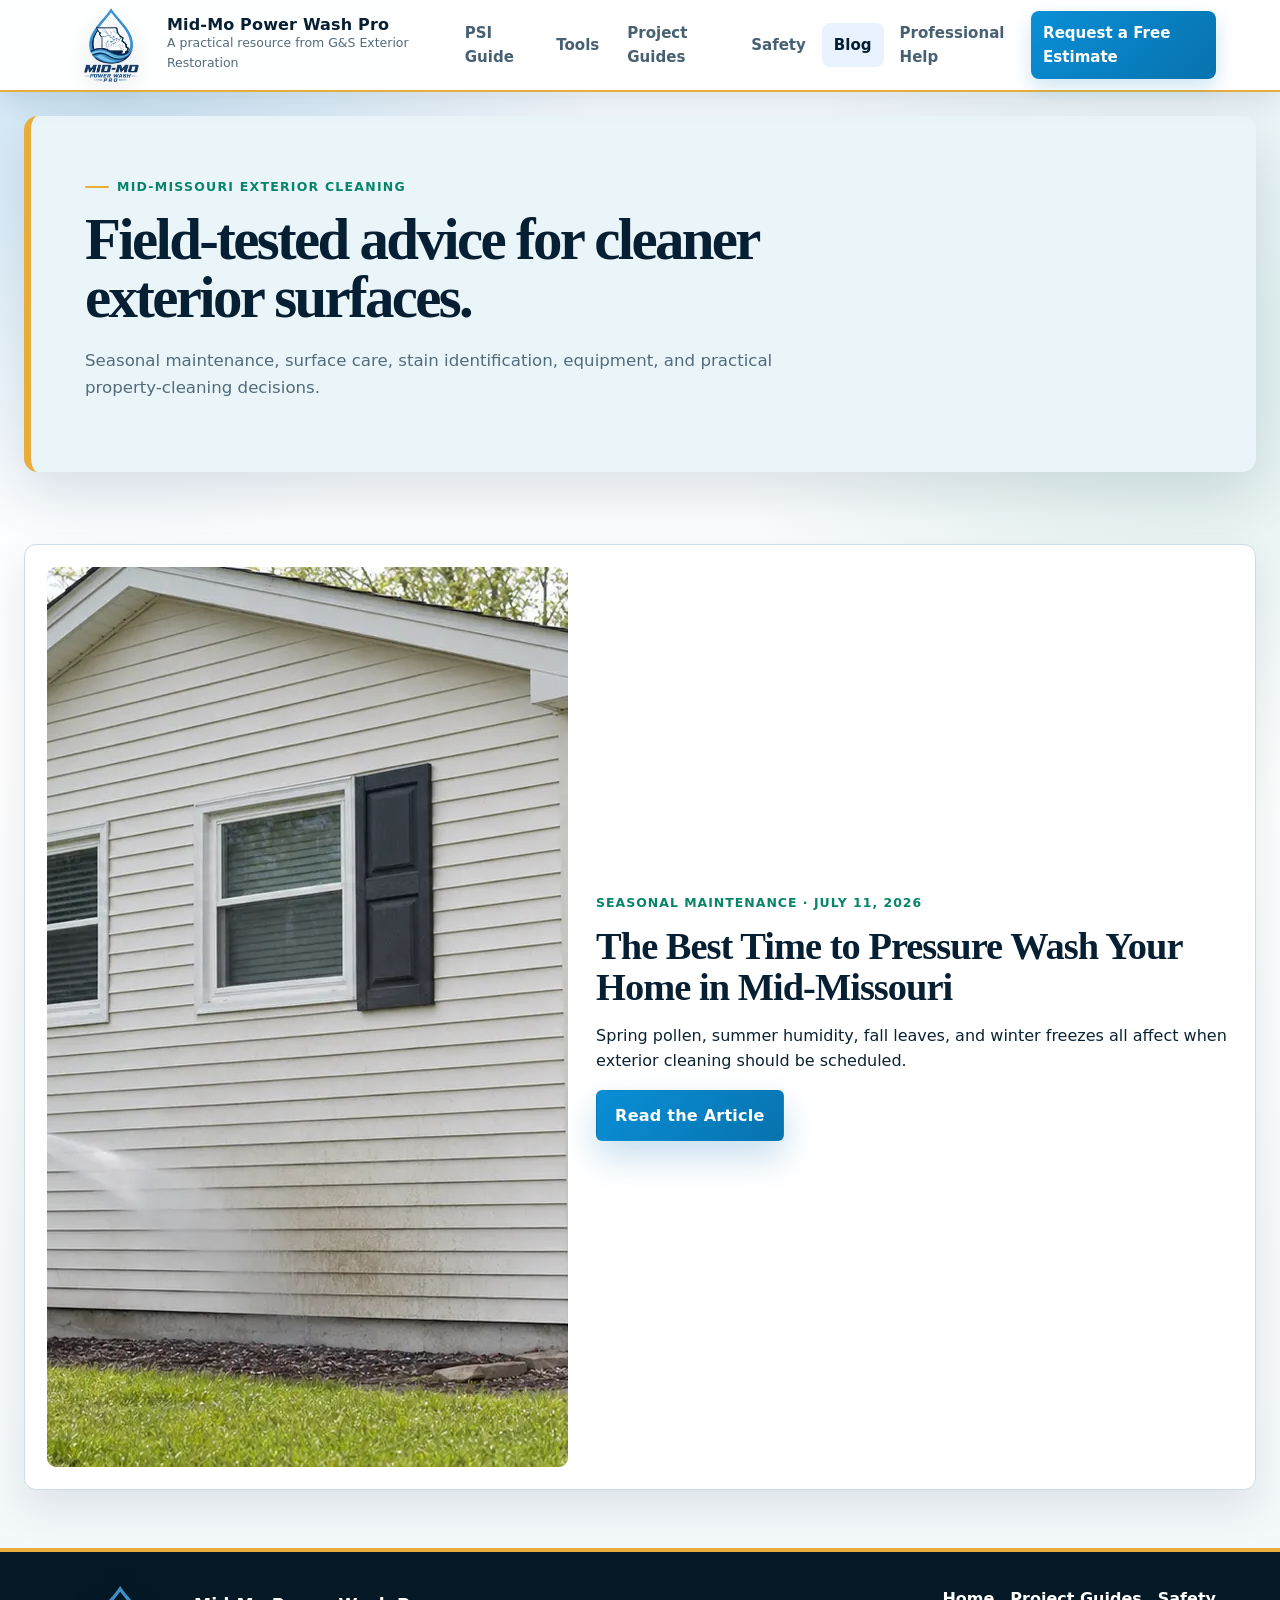
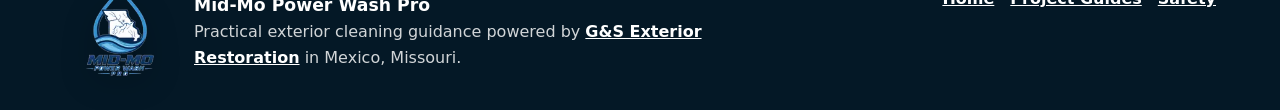
==== blog.html @ ae686cfd "Add blog and first Mid-Missouri article" ====
<!doctype html><html lang="en"><head><meta charset="utf-8"><meta name="viewport" content="width=device-width,initial-scale=1"><title>Mid-Missouri Exterior Cleaning Blog | Mid-Mo Power Wash Pro</title><meta name="description" content="Mid-Missouri exterior cleaning articles covering seasonal house washing, siding care, concrete cleaning, stains, equipment, and property maintenance."><link rel="canonical" href="https://midmopowerwash.com/blog.html"><meta property="og:type" content="website"><meta property="og:site_name" content="Mid-Mo Power Wash Pro"><meta property="og:title" content="Mid-Missouri Exterior Cleaning Blog"><meta property="og:description" content="Seasonal exterior cleaning advice and local property-maintenance articles."><meta property="og:url" content="https://midmopowerwash.com/blog.html"><meta property="og:image" content="https://midmopowerwash.com/assets/blog/best-time-pressure-wash-mid-missouri.webp"><meta name="twitter:card" content="summary_large_image"><link rel="stylesheet" href="assets/styles.css"><link rel="stylesheet" href="assets/premium.css"></head><body><header class="site-header"><a class="brand" href="index.html"><span class="brand-logo" aria-hidden="true"></span><span><strong>Mid-Mo Power Wash Pro</strong><small>A practical resource from G&amp;S Exterior Restoration</small></span></a><button class="nav-toggle" type="button" aria-label="Open site menu" aria-expanded="false">Menu</button><nav class="site-nav" aria-label="Main navigation"><a href="psi-guide.html">PSI Guide</a><a href="tools.html">Tools</a><a href="projects.html">Project Guides</a><a href="safety.html">Safety</a><a class="active" href="blog.html">Blog</a><a href="when-to-call-a-pro.html">Professional Help</a><a class="nav-cta" href="https://gsrestoration.net/" target="_blank" rel="noreferrer">Request a Free Estimate</a></nav></header><main><section class="page-hero compact"><span class="section-kicker">Mid-Missouri exterior cleaning</span><h1>Field-tested advice for cleaner exterior surfaces.</h1><p>Seasonal maintenance, surface care, stain identification, equipment, and practical property-cleaning decisions.</p></section><section class="content-band"><article class="blog-feature"><img src="assets/blog/best-time-pressure-wash-mid-missouri.webp" alt="Professional washing light-colored siding on a Mid-Missouri home in spring" width="1600" height="900"><div><p class="blog-meta">Seasonal maintenance · July 11, 2026</p><h2>The Best Time to Pressure Wash Your Home in Mid-Missouri</h2><p>Spring pollen, summer humidity, fall leaves, and winter freezes all affect when exterior cleaning should be scheduled.</p><a class="button primary" href="blog/best-time-to-pressure-wash-mid-missouri.html">Read the Article</a></div></article></section></main><footer class="site-footer"><div><span class="brand-logo" aria-hidden="true"></span><strong>Mid-Mo Power Wash Pro</strong><p>Practical exterior cleaning guidance powered by <a href="https://gsrestoration.net/">G&amp;S Exterior Restoration</a> in Mexico, Missouri.</p></div><nav><a href="index.html">Home</a><a href="projects.html">Project Guides</a><a href="safety.html">Safety</a></nav></footer><script src="assets/site.js"></script></body></html>
---- assets/styles.css ----
:root{--sky:#e8f4ff;--sky2:#c7ebff;--blue:#0d7ec9;--navy:#0b3856;--ink:#102838;--muted:#617789;--line:#d9e8f0;--gray:#6b7280;--light-gray:#f3f4f6;--green:#237a58;--soft:#eaf7ef;--shadow:0 22px 55px rgba(16,40,56,.12)}*{box-sizing:border-box}html{scroll-behavior:smooth}body{margin:0;color:var(--ink);font-family:Inter,ui-sans-serif,system-ui,-apple-system,BlinkMacSystemFont,"Segoe UI",sans-serif;background:radial-gradient(circle at 14% 8%,rgba(199,235,255,.9),transparent 34rem),linear-gradient(180deg,#f4fbff 0%,#fff 44%,#f7fbfd 100%);line-height:1.6}a{color:inherit}.site-header{position:sticky;top:0;z-index:30;display:flex;align-items:center;justify-content:space-between;gap:28px;padding:14px clamp(18px,5vw,72px);background:rgba(255,255,255,.94);border-bottom:1px solid var(--line);backdrop-filter:blur(18px)}.brand{display:inline-flex;align-items:center;gap:12px;min-width:260px;text-decoration:none}.brand-mark{display:grid;width:44px;height:44px;place-items:center;border-radius:8px;color:#fff;font-weight:900;background:linear-gradient(135deg,var(--blue),var(--green));box-shadow:0 12px 24px rgba(20,121,189,.2)}.brand strong,.brand small{display:block}.brand strong{line-height:1.05}.brand small{color:var(--muted);font-size:.78rem}.site-nav{display:flex;align-items:center;gap:4px}.site-nav a{padding:10px 12px;color:var(--muted);font-weight:750;font-size:.94rem;text-decoration:none;border-radius:8px}.site-nav a:hover,.site-nav a.active{color:var(--navy);background:var(--sky)}.site-nav .nav-cta{color:#fff;background:var(--blue)}.site-nav .nav-cta:hover{color:#fff;background:var(--navy)}.nav-toggle{display:none;border:1px solid var(--line);border-radius:8px;padding:9px 12px;color:var(--navy);background:#fff;font-weight:850}.hero,.page-hero,.content-band,.split-section,.sponsor-band,.cta-strip,.lead-section{width:min(1180px,calc(100% - 36px));margin:0 auto}.hero{display:grid;grid-template-columns:minmax(0,1.02fr) minmax(360px,.82fr);align-items:center;gap:clamp(34px,6vw,76px);min-height:680px;padding:clamp(46px,8vw,92px) 0 clamp(34px,6vw,64px)}.page-hero{padding:clamp(54px,8vw,94px) 0 28px;background-size:cover;background-position:center;background-attachment:fixed}.page-hero > div{background:linear-gradient(180deg,rgba(255,255,255,.95) 0%,rgba(255,255,255,.92) 100%);padding:clamp(54px,8vw,94px) clamp(18px,5vw,72px) 28px;border-radius:8px}.page-hero.compact{padding-bottom:30px}.page-hero.warning{width:100%;max-width:none;padding-left:max(18px,calc((100vw - 1180px)/2));padding-right:max(18px,calc((100vw - 1180px)/2));background:linear-gradient(135deg,#fff8e9,#eff9ff);background-size:auto;background-attachment:scroll}.eyebrow,.section-kicker{display:inline-flex;align-items:center;gap:8px;margin:0 0 14px;color:var(--green);font-size:.78rem;font-weight:900;letter-spacing:0;text-transform:uppercase}.eyebrow:before,.section-kicker:before{content:"";width:24px;height:2px;border-radius:999px;background:currentColor}h1,h2,h3,p{margin-top:0}h1{max-width:800px;margin-bottom:22px;font-size:clamp(2.7rem,6vw,5.35rem);line-height:.98;letter-spacing:0}h2{margin-bottom:14px;font-size:clamp(1.55rem,3vw,2.45rem);line-height:1.08;letter-spacing:0}h3{margin-bottom:9px;font-size:1.08rem;line-height:1.28}.hero-text,.page-hero p,.section-heading p{max-width:720px;color:var(--muted);font-size:1.12rem}.hero-actions{display:flex;flex-wrap:wrap;gap:12px;margin-top:30px}.button{display:inline-flex;align-items:center;justify-content:center;min-height:46px;padding:12px 18px;border:1px solid transparent;border-radius:8px;font-weight:900;text-decoration:none}.button.primary{color:#fff;background:var(--blue);box-shadow:0 16px 34px rgba(20,121,189,.24)}.button.primary:hover{background:var(--navy)}.button.secondary{color:var(--navy);background:#fff;border-color:var(--line)}.button.large{min-height:54px;padding-inline:24px}.text-link{color:var(--blue);font-weight:900;text-decoration-thickness:2px;text-underline-offset:4px}.hero-media{position:relative;min-height:520px;overflow:hidden;border-radius:8px;background:#dcecf5;box-shadow:var(--shadow)}.hero-media img{display:block;width:100%;height:520px;object-fit:cover}.hero-media:after{content:"";position:absolute;inset:0;background:linear-gradient(180deg,transparent 38%,rgba(6,32,48,.72))}.hero-caption{position:absolute;right:18px;bottom:18px;left:18px;z-index:1;display:grid;gap:10px;padding:18px;border:1px solid rgba(255,255,255,.22);border-radius:8px;color:#fff;background:rgba(8,35,52,.72);backdrop-filter:blur(10px)}.hero-caption span{color:rgba(255,255,255,.78);font-size:.94rem}.trust-row{display:grid;grid-template-columns:repeat(3,minmax(0,1fr));gap:10px;max-width:680px;margin-top:28px}.trust-row div{padding:14px;border:1px solid var(--line);border-radius:8px;background:rgba(255,255,255,.78)}.trust-row strong{display:block;color:var(--navy);font-size:1.15rem;line-height:1.1}.trust-row span{color:var(--muted);font-size:.86rem}.sponsor-band,.cta-strip,.lead-section{display:flex;align-items:center;justify-content:space-between;gap:24px;margin-top:20px;margin-bottom:24px;padding:clamp(24px,5vw,38px);border-radius:8px;color:#fff;background:linear-gradient(135deg,var(--navy),#135b83 58%,var(--green))}.sponsor-band p,.cta-strip p,.lead-section p{max-width:720px;margin-bottom:0;color:rgba(255,255,255,.84)}.sponsor-band .section-kicker,.lead-section .section-kicker{color:#bff0d2}.content-band{padding:clamp(42px,7vw,76px) 0}.content-band.alt{width:100%;max-width:none;padding-left:max(18px,calc((100vw - 1180px)/2));padding-right:max(18px,calc((100vw - 1180px)/2));background:linear-gradient(180deg,#f2f9fd,#fff)}.section-heading{max-width:790px;margin-bottom:28px}.card-grid{display:grid;gap:16px}.card-grid.three{grid-template-columns:repeat(3,minmax(0,1fr))}.card-grid.two{grid-template-columns:repeat(2,minmax(0,1fr))}.info-card,.project-card,.decision-grid article{border:1px solid var(--line);border-radius:8px;padding:24px;background:rgba(255,255,255,.9);box-shadow:0 12px 32px rgba(16,40,56,.07)}a.info-card{text-decoration:none}a.info-card:hover{transform:translateY(-2px);box-shadow:0 18px 42px rgba(16,40,56,.11)}.info-card p,.project-card p,.decision-grid p,.tip-panel p,.fine-print{color:var(--muted)}.card-icon{display:inline-grid;width:46px;height:46px;margin-bottom:16px;place-items:center;border-radius:8px;background:var(--sky);position:relative}.card-icon.gauge:before{content:"PSI";color:var(--blue);font-weight:900}.card-icon.nozzle:before{content:"";width:25px;height:8px;border-radius:999px;background:var(--blue);transform:rotate(-25deg)}.card-icon.checklist:before{content:"";width:18px;height:10px;border-left:4px solid var(--green);border-bottom:4px solid var(--green);transform:rotate(-45deg)}.card-icon.surface:before{content:"";width:28px;height:18px;border-radius:50%;border:4px solid var(--blue)}.quick-matrix{display:grid;grid-template-columns:repeat(4,minmax(0,1fr));gap:12px;margin-top:24px}.quick-matrix div{padding:18px;border:1px solid var(--line);border-radius:8px;background:#fff}.quick-matrix strong{display:block;color:var(--navy)}.quick-matrix span{color:var(--muted);font-size:.92rem}.split-section{display:grid;grid-template-columns:minmax(0,1fr) minmax(320px,.8fr);gap:28px;align-items:center;padding:clamp(42px,7vw,76px) 0}.tip-panel{border:1px solid #cae8d7;border-left:6px solid var(--green);border-radius:8px;padding:26px;background:var(--soft)}.check-list,.number-list{margin:0 0 22px;padding-left:20px}.check-list li,.number-list li{margin:8px 0}.table-tools{display:flex;align-items:end;justify-content:space-between;gap:16px;margin-bottom:18px}.table-tools label{color:var(--navy);font-weight:900}.table-tools input{width:min(100%,360px);border:1px solid var(--line);border-radius:8px;padding:12px 14px;color:var(--ink);font:inherit;background:#fff}.responsive-table{overflow-x:auto;border:1px solid var(--line);border-radius:8px;background:#fff;box-shadow:0 12px 30px rgba(16,40,56,.07)}table{width:100%;min-width:780px;border-collapse:collapse}th,td{padding:16px;text-align:left;border-bottom:1px solid var(--line);vertical-align:top}th{color:var(--navy);background:var(--sky)}tr:last-child td{border-bottom:0}.fine-print{margin-top:14px;font-size:.93rem}.nozzle-dot{display:inline-block;width:30px;height:30px;margin-bottom:12px;border-radius:50%;border:3px solid rgba(16,40,56,.12)}.nozzle-dot.red{background:#e45252}.nozzle-dot.yellow{background:#f1c84b}.nozzle-dot.green{background:#45aa6a}.nozzle-dot.white{background:#fff}.nozzle-dot.black{background:#1f2f3a}.steps,.danger-grid,.decision-grid{display:grid;gap:16px}.steps{grid-template-columns:repeat(5,minmax(0,1fr))}.steps div,.danger-grid div{border:1px solid var(--line);border-radius:8px;padding:18px;background:#fff}.steps strong{display:grid;width:34px;height:34px;place-items:center;margin-bottom:12px;border-radius:50%;color:#fff;background:var(--green)}.project-list{display:grid;gap:16px}.project-card{display:grid;grid-template-columns:96px minmax(0,1fr);align-items:center;gap:22px}.project-meter{width:96px;height:96px;border-radius:8px;background:linear-gradient(135deg,var(--sky2),var(--green));position:relative;overflow:hidden}.project-meter:before{content:"";position:absolute;inset:20px 14px;border-top:8px solid rgba(255,255,255,.94);transform:rotate(-22deg)}.project-meter.concrete{background:linear-gradient(135deg,#e4ebef,#7e8d98)}.project-meter.siding{background:repeating-linear-gradient(180deg,#e0f5ff 0 13px,#b7def3 13px 18px)}.project-meter.deck{background:repeating-linear-gradient(90deg,#bb7d4a 0 14px,#8d5b38 14px 19px)}.project-meter.brick{background:repeating-linear-gradient(0deg,#be624c 0 18px,#f0d3c9 18px 22px)}.danger-grid{grid-template-columns:repeat(3,minmax(0,1fr))}.danger-grid strong{color:#8f301e}.decision-grid{grid-template-columns:repeat(2,minmax(0,1fr))}.lead-section{background:linear-gradient(135deg,var(--navy),#175f7d 56%,var(--green))}.site-footer{display:flex;justify-content:space-between;gap:28px;padding:34px clamp(18px,5vw,72px);color:rgba(255,255,255,.82);background:#0d2b3d}.site-footer strong{color:#fff}.site-footer p{max-width:520px;margin-bottom:0}.site-footer nav{display:flex;flex-wrap:wrap;gap:10px 16px;justify-content:flex-end}.site-footer a{color:#fff;font-weight:800}@media(max-width:980px){.site-header{align-items:flex-start}.nav-toggle{display:inline-flex}.site-nav{position:absolute;top:72px;right:18px;left:18px;display:none;flex-direction:column;align-items:stretch;padding:14px;border:1px solid var(--line);border-radius:8px;background:#fff;box-shadow:var(--shadow)}.site-nav.open{display:flex}.hero,.split-section,.sponsor-band,.cta-strip,.lead-section,.site-footer{grid-template-columns:1fr;flex-direction:column;align-items:flex-start}.hero{min-height:0}.hero-media,.hero-media img{width:100%;min-height:420px;height:420px}.card-grid.three,.steps,.danger-grid,.quick-matrix{grid-template-columns:repeat(2,minmax(0,1fr))}.site-footer nav{justify-content:flex-start}}@media(max-width:640px){.brand{min-width:0}.brand small{display:none}.hero-actions,.button{width:100%}h1{font-size:clamp(2.35rem,13vw,3.6rem)}.hero-media,.hero-media img{min-height:340px;height:340px}.trust-row,.card-grid.three,.card-grid.two,.steps,.danger-grid,.decision-grid,.project-card,.quick-matrix{grid-template-columns:1fr}.project-meter{width:100%;height:70px}.table-tools{align-items:stretch;flex-direction:column}.table-tools input{width:100%}}
---- assets/premium.css ----
:root{--sky:#e8f3ff;--sky2:#a9d9ff;--blue:#087cc1;--navy:#061f33;--ink:#0b2233;--muted:#536b7b;--line:#cbdde8;--green:#07846a;--gold:#e7ae3b;--gold-soft:#fff3cf;--soft:#e4f7f2;--shadow:0 28px 70px rgba(4,31,51,.18)}
body{background:radial-gradient(circle at 9% 4%,rgba(8,124,193,.18),transparent 30rem),radial-gradient(circle at 92% 22%,rgba(7,132,106,.12),transparent 28rem),linear-gradient(180deg,#f4faff 0%,#fff 43%,#f1f7fa 100%)}
.site-header{padding-top:12px;padding-bottom:12px;color:#fff;background:rgba(6,31,51,.97);border-bottom:3px solid var(--gold);box-shadow:0 12px 34px rgba(4,24,39,.22)}
.brand strong{color:#fff;letter-spacing:.01em}.brand small{color:#9fc2d6}.site-nav a{color:#c8dce8}.site-nav a:hover,.site-nav a.active{color:#fff;background:rgba(255,255,255,.1)}.site-nav .nav-cta{color:var(--navy);background:var(--gold);box-shadow:0 10px 26px rgba(231,174,59,.24)}.site-nav .nav-cta:hover{color:var(--navy);background:#f5c967}.nav-toggle{color:#fff;background:rgba(255,255,255,.08);border-color:rgba(255,255,255,.2)}
h1,h2{color:var(--navy);font-family:Georgia,"Times New Roman",serif}h1{letter-spacing:-.045em}h2{letter-spacing:-.025em}h3{color:var(--navy)}
.hero{position:relative;margin-top:30px;margin-bottom:30px;padding:clamp(42px,6vw,76px);overflow:hidden;border:1px solid rgba(255,255,255,.12);border-radius:18px;color:#fff;background:linear-gradient(115deg,rgba(6,31,51,.99),rgba(7,74,103,.95) 62%,rgba(7,132,106,.9));box-shadow:0 34px 90px rgba(4,31,51,.25)}
.hero::before{content:"";position:absolute;width:380px;height:380px;right:-160px;top:-190px;border:70px solid rgba(231,174,59,.13);border-radius:50%}.hero-copy,.hero-media{position:relative;z-index:1}.hero h1{color:#fff}.hero-text{color:#c9dce6}.hero .eyebrow{color:#f4c760}.hero-media{border:1px solid rgba(255,255,255,.22);border-radius:14px}
.eyebrow,.section-kicker{color:var(--green);letter-spacing:.1em}.eyebrow::before,.section-kicker::before{background:var(--gold)}
.button{border-radius:6px;letter-spacing:.015em}.button.primary{background:linear-gradient(135deg,#098fd7,#0872ad)}.button.primary:hover{background:linear-gradient(135deg,#0872ad,#05517d)}.hero .button.primary{color:var(--navy);background:var(--gold);box-shadow:0 14px 36px rgba(231,174,59,.24)}.hero .button.primary:hover{background:#f5c967}.hero .button.secondary{color:#fff;background:rgba(255,255,255,.09);border-color:rgba(255,255,255,.3)}
.trust-row div,.quick-matrix div,.info-card,.project-card,.decision-grid article,.steps div,.danger-grid div{border-color:rgba(9,93,138,.17);border-radius:10px;background:rgba(255,255,255,.94);box-shadow:0 16px 38px rgba(6,31,51,.09)}.hero .trust-row div{background:rgba(255,255,255,.08);border-color:rgba(255,255,255,.16);box-shadow:none}.hero .trust-row strong{color:#fff}.hero .trust-row span{color:#bcd2de}
.quick-matrix{gap:0;overflow:hidden;border:1px solid var(--line);border-radius:12px;box-shadow:0 18px 44px rgba(6,31,51,.1)}.quick-matrix div{border:0;border-right:1px solid var(--line);border-radius:0;box-shadow:none}.quick-matrix div:last-child{border-right:0}.quick-matrix strong{color:var(--blue)}
.info-card{position:relative;overflow:hidden;transition:transform .2s ease,box-shadow .2s ease}.info-card::after{content:"";position:absolute;inset:auto 0 0;height:4px;background:linear-gradient(90deg,var(--blue),var(--green),var(--gold))}a.info-card:hover{transform:translateY(-5px);box-shadow:0 24px 54px rgba(6,31,51,.15)}.card-icon{background:linear-gradient(135deg,#d9efff,var(--gold-soft))}
.sponsor-band,.cta-strip,.lead-section{border:1px solid rgba(255,255,255,.12);border-radius:14px;background:linear-gradient(120deg,#061f33,#0a5279 60%,#07846a);box-shadow:var(--shadow)}.sponsor-band h2,.cta-strip h2,.lead-section h2{color:#fff}.sponsor-band .section-kicker,.lead-section .section-kicker{color:#f4c760}
.page-hero.compact{margin-top:30px;margin-bottom:18px;padding:clamp(42px,6vw,72px);border-left:7px solid var(--gold);border-radius:14px;background-color:#eaf5fa;box-shadow:0 22px 56px rgba(6,31,51,.12)}.page-hero.compact>div{border-radius:10px}.responsive-table{border-color:#b8d1df;box-shadow:0 20px 50px rgba(6,31,51,.12)}th{color:#fff;background:var(--navy)}.tip-panel{border-color:#97d9ca;border-left-color:var(--gold);background:linear-gradient(135deg,#f2fffb,#fff8e6)}.text-link{color:#076da8}.site-footer{border-top:4px solid var(--gold);background:#041826}
@media(max-width:980px){.site-nav{background:#061f33;border-color:rgba(255,255,255,.14)}.hero{padding:34px}.quick-matrix{grid-template-columns:repeat(2,minmax(0,1fr))}.quick-matrix div:nth-child(2){border-right:0}.quick-matrix div:nth-child(-n+2){border-bottom:1px solid var(--line)}}
@media(max-width:640px){.hero{margin-top:18px;padding:26px 20px;border-radius:12px}.page-hero.compact{margin-top:18px;padding:32px 22px}.quick-matrix{grid-template-columns:1fr}.quick-matrix div{border-right:0;border-bottom:1px solid var(--line)}.quick-matrix div:last-child{border-bottom:0}}

/* Balanced layout scale */
.hero,.page-hero,.content-band,.split-section,.sponsor-band,.cta-strip,.lead-section,.quick-matrix{width:min(1320px,calc(100% - 48px));margin-left:auto;margin-right:auto}
.hero{min-height:560px;grid-template-columns:minmax(0,1fr) minmax(340px,.72fr);gap:clamp(28px,4vw,54px);padding:clamp(34px,4.5vw,58px);margin-top:24px;margin-bottom:24px}
.hero h1{max-width:720px;font-size:clamp(2.45rem,4.6vw,4.55rem);line-height:1.01}.hero-text,.page-hero p,.section-heading p{font-size:1.04rem}.hero-media,.hero-media img{height:440px;min-height:440px}.hero-caption{padding:14px}.hero-actions{margin-top:22px}.trust-row{margin-top:22px}.trust-row div{padding:12px}.trust-row strong{font-size:1rem}.trust-row span{font-size:.82rem}
.content-band{padding:clamp(34px,5vw,58px) 0}.split-section{padding:clamp(34px,5vw,58px) 0}.section-heading{margin-bottom:22px}.section-heading h2{font-size:clamp(1.5rem,2.5vw,2.15rem)}
.info-card,.project-card,.decision-grid article{padding:20px}.card-icon{width:40px;height:40px;margin-bottom:13px}.quick-matrix div{padding:15px}.quick-matrix{margin-top:18px}
.sponsor-band,.cta-strip,.lead-section{padding:clamp(22px,3.4vw,32px);margin-top:18px;margin-bottom:20px}.sponsor-band h2,.cta-strip h2,.lead-section h2{font-size:clamp(1.45rem,2.5vw,2.05rem)}
.page-hero.compact{padding:clamp(34px,4.5vw,54px);margin-top:24px;margin-bottom:14px}.page-hero.compact h1{font-size:clamp(2.35rem,4.6vw,4.4rem)}
.steps div,.danger-grid div{padding:15px}.tip-panel{padding:22px}.responsive-table{font-size:.95rem}th,td{padding:13px}

@media(max-width:980px){.hero,.page-hero,.content-band,.split-section,.sponsor-band,.cta-strip,.lead-section,.quick-matrix{width:min(100% - 36px,1320px)}.hero{min-height:0;grid-template-columns:1fr;padding:30px}.hero-media,.hero-media img{height:380px;min-height:380px}}
@media(max-width:640px){.hero,.page-hero,.content-band,.split-section,.sponsor-band,.cta-strip,.lead-section,.quick-matrix{width:calc(100% - 28px)}.hero{padding:24px 18px}.hero h1{font-size:clamp(2.15rem,11vw,3rem)}.hero-media,.hero-media img{height:300px;min-height:300px}.page-hero.compact{padding:28px 20px}.page-hero.compact h1{font-size:clamp(2.1rem,11vw,3rem)}.info-card,.project-card,.decision-grid article{padding:18px}}

/* Light navigation and compact brand lockup */
.site-header{min-height:72px;padding-top:8px;padding-bottom:8px;color:var(--ink);background:rgba(255,255,255,.97);border-bottom:2px solid var(--gold);box-shadow:0 8px 24px rgba(6,31,51,.11)}
.brand{gap:9px}.brand strong{color:var(--navy)}.brand small{color:var(--muted)}.site-nav a{color:#476172}.site-nav a:hover,.site-nav a.active{color:var(--navy);background:var(--sky)}.site-nav .nav-cta{color:#fff;background:linear-gradient(135deg,#098fd7,#0872ad);box-shadow:0 8px 20px rgba(8,124,193,.2)}.site-nav .nav-cta:hover{color:#fff;background:var(--navy)}.nav-toggle{color:var(--navy);background:#fff;border-color:var(--line)}
.brand-logo,.brand-mark{width:66px!important;height:54px!important;filter:drop-shadow(0 6px 12px rgba(6,31,51,.12))!important}
@media(max-width:980px){.site-nav{top:70px;background:#fff;border-color:var(--line)}.site-nav a{color:#476172}}
@media(max-width:640px){.brand-logo,.brand-mark{width:54px!important;height:44px!important}.site-header{min-height:62px}.site-nav{top:62px}}

/* Stronger brand presence */
.site-header{min-height:88px}.site-header .brand-logo,.site-header .brand-mark{width:94px!important;height:74px!important}.site-footer>div{display:grid;grid-template-columns:112px minmax(0,1fr);column-gap:18px;align-items:center;max-width:650px}.site-footer .brand-logo{grid-row:1/3;width:112px!important;height:90px!important;filter:drop-shadow(0 8px 16px rgba(0,0,0,.24))!important}.site-footer strong{align-self:end;font-size:1.08rem}.site-footer p{align-self:start}
@media(max-width:980px){.site-nav{top:86px}}
@media(max-width:640px){.site-header{min-height:70px}.site-header .brand-logo,.site-header .brand-mark{width:72px!important;height:56px!important}.site-nav{top:70px}.site-footer>div{grid-template-columns:86px minmax(0,1fr);column-gap:14px}.site-footer .brand-logo{width:86px!important;height:70px!important}}

/* Blog */
.blog-feature{display:grid;grid-template-columns:minmax(0,.9fr) minmax(0,1.1fr);gap:28px;align-items:center;padding:22px;border:1px solid var(--line);border-radius:12px;background:#fff;box-shadow:0 18px 44px rgba(6,31,51,.1)}.blog-feature img{display:block;width:100%;aspect-ratio:16/9;border-radius:9px;object-fit:cover}.blog-meta{color:var(--green);font-size:.78rem;font-weight:900;letter-spacing:.08em;text-transform:uppercase}.article-shell{width:min(920px,calc(100% - 40px));margin:0 auto;padding:42px 0 68px}.article-hero{width:min(1320px,calc(100% - 48px));margin:24px auto 0}.article-hero img{display:block;width:100%;max-height:620px;border-radius:14px;object-fit:cover;box-shadow:var(--shadow)}.article-header{margin-bottom:30px}.article-header h1{font-size:clamp(2.5rem,5vw,4.8rem)}.article-byline{color:var(--muted)}.article-body{font-size:1.06rem}.article-body h2{margin-top:42px}.article-body h3{margin-top:28px}.article-body li{margin:7px 0}.article-image{margin:36px 0}.article-image img{display:block;width:100%;border-radius:10px}.article-image figcaption{margin-top:9px;color:var(--muted);font-size:.86rem}.article-cta{margin-top:44px;padding:28px;border-left:6px solid var(--gold);border-radius:10px;color:#fff;background:linear-gradient(120deg,var(--navy),#0a5279)}.article-cta h2{margin-top:0;color:#fff}.article-cta a{color:#fff}
@media(max-width:780px){.blog-feature{grid-template-columns:1fr}.article-shell{width:calc(100% - 30px)}.article-hero{width:calc(100% - 28px)}}
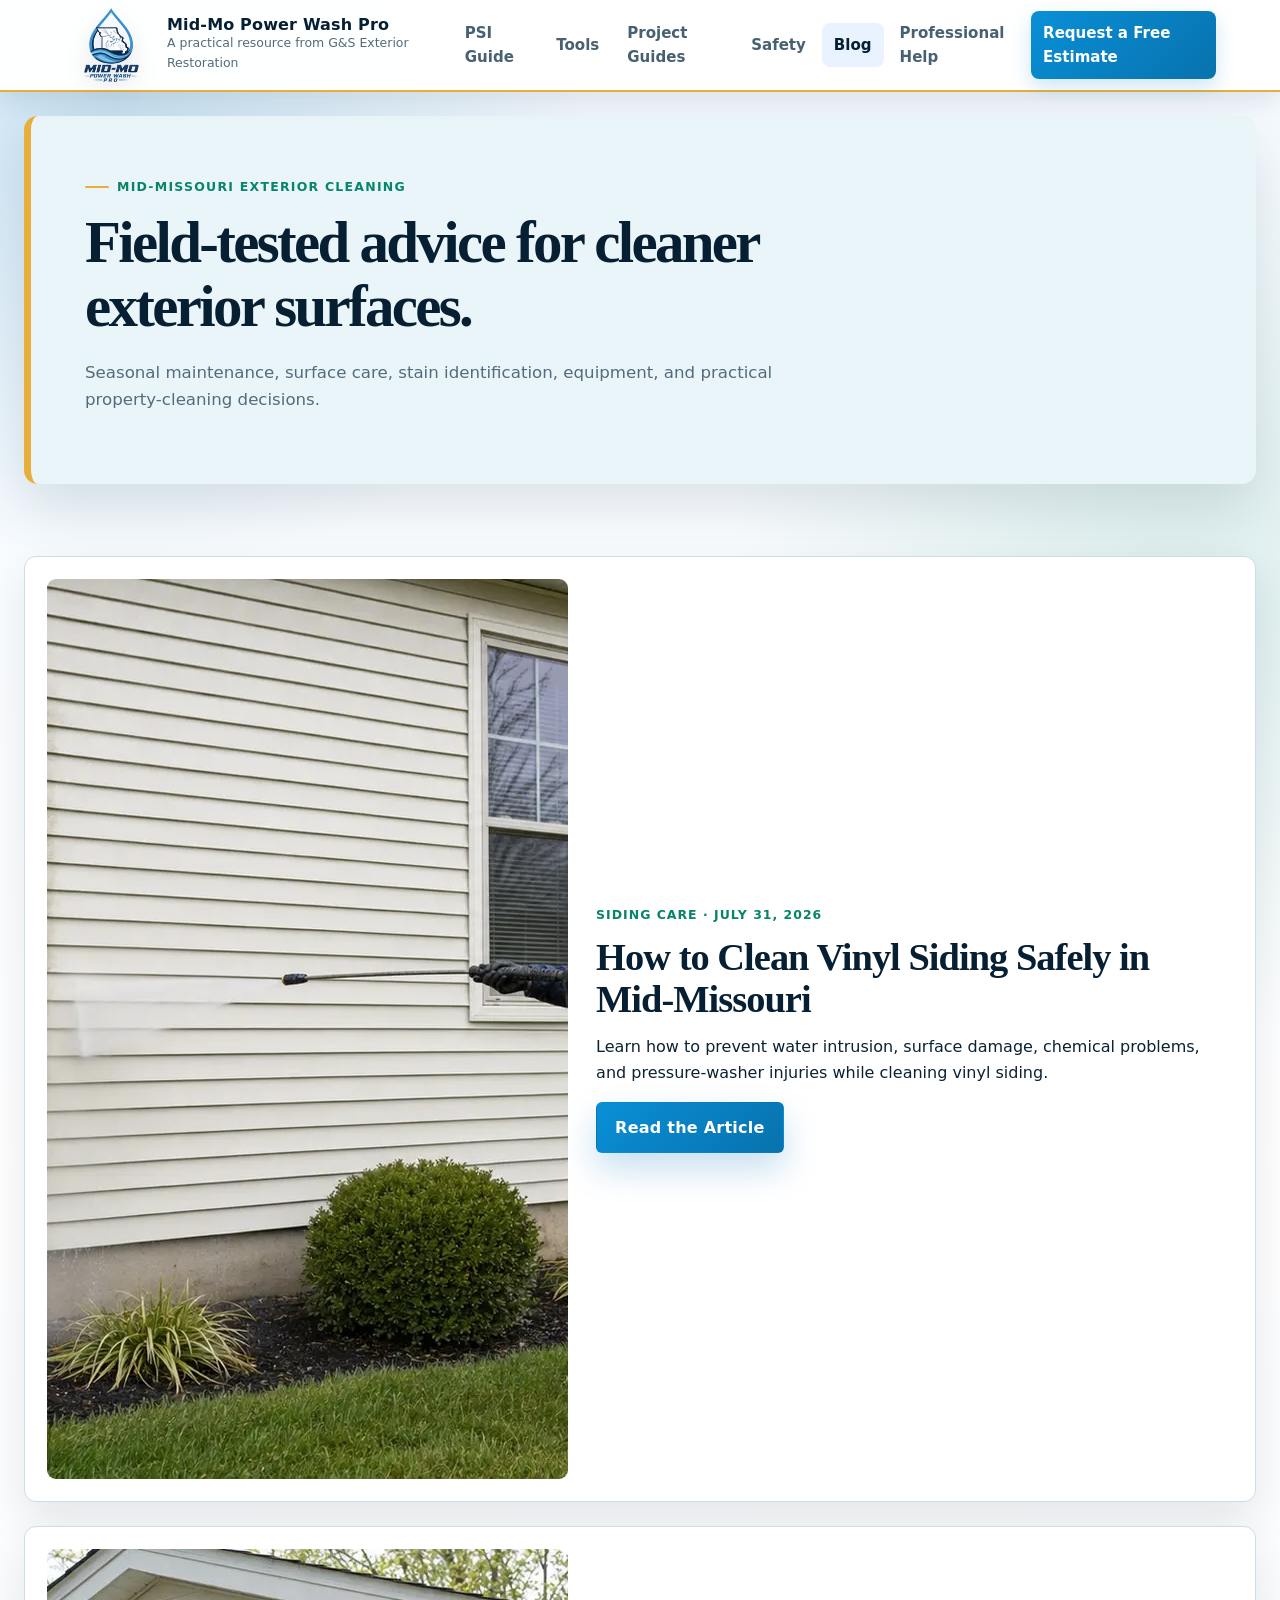
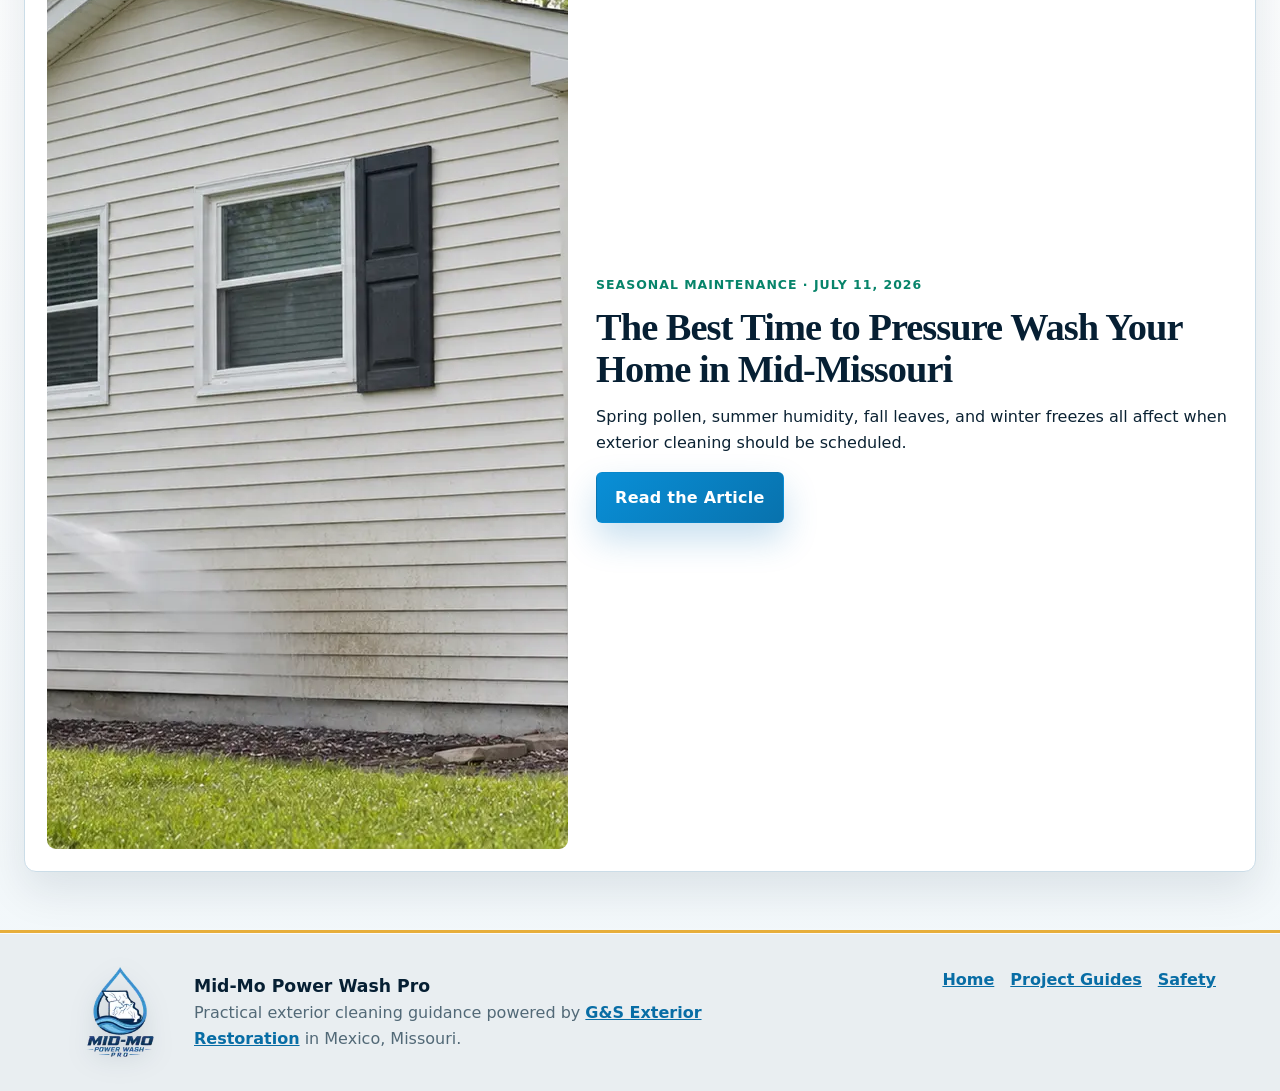
==== commit 493ce8a3: "Publish vinyl siding safety guide" ====
--- a/blog.html
+++ b/blog.html
@@ -1 +1,45 @@
-<!doctype html><html lang="en"><head><meta charset="utf-8"><meta name="viewport" content="width=device-width,initial-scale=1"><title>Mid-Missouri Exterior Cleaning Blog | Mid-Mo Power Wash Pro</title><meta name="description" content="Mid-Missouri exterior cleaning articles covering seasonal house washing, siding care, concrete cleaning, stains, equipment, and property maintenance."><link rel="canonical" href="https://midmopowerwash.com/blog.html"><meta property="og:type" content="website"><meta property="og:site_name" content="Mid-Mo Power Wash Pro"><meta property="og:title" content="Mid-Missouri Exterior Cleaning Blog"><meta property="og:description" content="Seasonal exterior cleaning advice and local property-maintenance articles."><meta property="og:url" content="https://midmopowerwash.com/blog.html"><meta property="og:image" content="https://midmopowerwash.com/assets/blog/best-time-pressure-wash-mid-missouri.webp"><meta name="twitter:card" content="summary_large_image"><link rel="stylesheet" href="assets/styles.css"><link rel="stylesheet" href="assets/premium.css"></head><body><header class="site-header"><a class="brand" href="index.html"><span class="brand-logo" aria-hidden="true"></span><span><strong>Mid-Mo Power Wash Pro</strong><small>A practical resource from G&amp;S Exterior Restoration</small></span></a><button class="nav-toggle" type="button" aria-label="Open site menu" aria-expanded="false">Menu</button><nav class="site-nav" aria-label="Main navigation"><a href="psi-guide.html">PSI Guide</a><a href="tools.html">Tools</a><a href="projects.html">Project Guides</a><a href="safety.html">Safety</a><a class="active" href="blog.html">Blog</a><a href="when-to-call-a-pro.html">Professional Help</a><a class="nav-cta" href="https://gsrestoration.net/" target="_blank" rel="noreferrer">Request a Free Estimate</a></nav></header><main><section class="page-hero compact"><span class="section-kicker">Mid-Missouri exterior cleaning</span><h1>Field-tested advice for cleaner exterior surfaces.</h1><p>Seasonal maintenance, surface care, stain identification, equipment, and practical property-cleaning decisions.</p></section><section class="content-band"><article class="blog-feature"><img src="assets/blog/best-time-pressure-wash-mid-missouri.webp" alt="Professional washing light-colored siding on a Mid-Missouri home in spring" width="1600" height="900"><div><p class="blog-meta">Seasonal maintenance · July 11, 2026</p><h2>The Best Time to Pressure Wash Your Home in Mid-Missouri</h2><p>Spring pollen, summer humidity, fall leaves, and winter freezes all affect when exterior cleaning should be scheduled.</p><a class="button primary" href="blog/best-time-to-pressure-wash-mid-missouri.html">Read the Article</a></div></article></section></main><footer class="site-footer"><div><span class="brand-logo" aria-hidden="true"></span><strong>Mid-Mo Power Wash Pro</strong><p>Practical exterior cleaning guidance powered by <a href="https://gsrestoration.net/">G&amp;S Exterior Restoration</a> in Mexico, Missouri.</p></div><nav><a href="index.html">Home</a><a href="projects.html">Project Guides</a><a href="safety.html">Safety</a></nav></footer><script src="assets/site.js"></script></body></html>
+<!doctype html>
+<html lang="en">
+<head>
+  <meta charset="utf-8">
+  <meta name="viewport" content="width=device-width,initial-scale=1">
+  <title>Mid-Missouri Exterior Cleaning Blog | Mid-Mo Power Wash Pro</title>
+  <meta name="description" content="Mid-Missouri exterior cleaning articles covering seasonal house washing, siding care, concrete cleaning, stains, equipment, and property maintenance.">
+  <link rel="canonical" href="https://midmopowerwash.com/blog.html">
+  <meta property="og:type" content="website">
+  <meta property="og:site_name" content="Mid-Mo Power Wash Pro">
+  <meta property="og:title" content="Mid-Missouri Exterior Cleaning Blog">
+  <meta property="og:description" content="Seasonal exterior cleaning advice and local property-maintenance articles.">
+  <meta property="og:url" content="https://midmopowerwash.com/blog.html">
+  <meta property="og:image" content="https://midmopowerwash.com/assets/blog/how-to-clean-vinyl-siding-safely.webp">
+  <meta name="twitter:card" content="summary_large_image">
+  <link rel="stylesheet" href="assets/styles.css">
+  <link rel="stylesheet" href="assets/premium.css">
+</head>
+<body>
+  <header class="site-header">
+    <a class="brand" href="index.html" aria-label="Mid-Mo Power Wash Pro home"><span class="brand-logo" aria-hidden="true"></span><span><strong>Mid-Mo Power Wash Pro</strong><small>A practical resource from G&amp;S Exterior Restoration</small></span></a>
+    <button class="nav-toggle" type="button" aria-label="Open site menu" aria-expanded="false">Menu</button>
+    <nav class="site-nav" aria-label="Main navigation"><a href="psi-guide.html">PSI Guide</a><a href="tools.html">Tools</a><a href="projects.html">Project Guides</a><a href="safety.html">Safety</a><a class="active" href="blog.html">Blog</a><a href="when-to-call-a-pro.html">Professional Help</a><a class="nav-cta" href="https://gsrestoration.net/" target="_blank" rel="noreferrer">Request a Free Estimate</a></nav>
+  </header>
+  <main>
+    <section class="page-hero compact blog-hero">
+      <span class="section-kicker">Mid-Missouri exterior cleaning</span>
+      <h1>Field-tested advice for cleaner exterior surfaces.</h1>
+      <p>Seasonal maintenance, surface care, stain identification, equipment, and practical property-cleaning decisions.</p>
+    </section>
+    <section class="content-band blog-list" aria-label="Exterior cleaning articles">
+      <article class="blog-feature">
+        <img src="assets/blog/how-to-clean-vinyl-siding-safely.webp" alt="Exterior-cleaning technician safely washing light-colored vinyl siding from the ground" width="1600" height="900">
+        <div><p class="blog-meta">Siding care · July 31, 2026</p><h2>How to Clean Vinyl Siding Safely in Mid-Missouri</h2><p>Learn how to prevent water intrusion, surface damage, chemical problems, and pressure-washer injuries while cleaning vinyl siding.</p><a class="button primary" href="blog/how-to-clean-vinyl-siding-safely.html">Read the Article</a></div>
+      </article>
+      <article class="blog-feature">
+        <img src="assets/blog/best-time-pressure-wash-mid-missouri.webp" alt="Professional washing light-colored siding on a Mid-Missouri home in spring" width="1600" height="900" loading="lazy">
+        <div><p class="blog-meta">Seasonal maintenance · July 11, 2026</p><h2>The Best Time to Pressure Wash Your Home in Mid-Missouri</h2><p>Spring pollen, summer humidity, fall leaves, and winter freezes all affect when exterior cleaning should be scheduled.</p><a class="button primary" href="blog/best-time-to-pressure-wash-mid-missouri.html">Read the Article</a></div>
+      </article>
+    </section>
+  </main>
+  <footer class="site-footer"><div><span class="brand-logo" aria-hidden="true"></span><strong>Mid-Mo Power Wash Pro</strong><p>Practical exterior cleaning guidance powered by <a href="https://gsrestoration.net/">G&amp;S Exterior Restoration</a> in Mexico, Missouri.</p></div><nav><a href="index.html">Home</a><a href="projects.html">Project Guides</a><a href="safety.html">Safety</a></nav></footer>
+  <script src="assets/site.js"></script>
+</body>
+</html>
--- a/assets/premium.css
+++ b/assets/premium.css
@@ -18,7 +18,7 @@
 /* Balanced layout scale */
 .hero,.page-hero,.content-band,.split-section,.sponsor-band,.cta-strip,.lead-section,.quick-matrix{width:min(1320px,calc(100% - 48px));margin-left:auto;margin-right:auto}
 .hero{min-height:560px;grid-template-columns:minmax(0,1fr) minmax(340px,.72fr);gap:clamp(28px,4vw,54px);padding:clamp(34px,4.5vw,58px);margin-top:24px;margin-bottom:24px}
-.hero h1{max-width:720px;font-size:clamp(2.45rem,4.6vw,4.55rem);line-height:1.01}.hero-text,.page-hero p,.section-heading p{font-size:1.04rem}.hero-media,.hero-media img{height:440px;min-height:440px}.hero-caption{padding:14px}.hero-actions{margin-top:22px}.trust-row{margin-top:22px}.trust-row div{padding:12px}.trust-row strong{font-size:1rem}.trust-row span{font-size:.82rem}
+.hero h1{max-width:660px;font-size:clamp(2rem,3.4vw,3.45rem);line-height:1.06}.hero-text,.page-hero p,.section-heading p{font-size:1.04rem}.hero-media,.hero-media img{height:440px;min-height:440px}.hero-caption{padding:14px}.hero-actions{margin-top:22px}.trust-row{margin-top:22px}.trust-row div{padding:12px}.trust-row strong{font-size:1rem}.trust-row span{font-size:.82rem}
 .content-band{padding:clamp(34px,5vw,58px) 0}.split-section{padding:clamp(34px,5vw,58px) 0}.section-heading{margin-bottom:22px}.section-heading h2{font-size:clamp(1.5rem,2.5vw,2.15rem)}
 .info-card,.project-card,.decision-grid article{padding:20px}.card-icon{width:40px;height:40px;margin-bottom:13px}.quick-matrix div{padding:15px}.quick-matrix{margin-top:18px}
 .sponsor-band,.cta-strip,.lead-section{padding:clamp(22px,3.4vw,32px);margin-top:18px;margin-bottom:20px}.sponsor-band h2,.cta-strip h2,.lead-section h2{font-size:clamp(1.45rem,2.5vw,2.05rem)}
@@ -26,7 +26,7 @@
 .steps div,.danger-grid div{padding:15px}.tip-panel{padding:22px}.responsive-table{font-size:.95rem}th,td{padding:13px}
 
 @media(max-width:980px){.hero,.page-hero,.content-band,.split-section,.sponsor-band,.cta-strip,.lead-section,.quick-matrix{width:min(100% - 36px,1320px)}.hero{min-height:0;grid-template-columns:1fr;padding:30px}.hero-media,.hero-media img{height:380px;min-height:380px}}
-@media(max-width:640px){.hero,.page-hero,.content-band,.split-section,.sponsor-band,.cta-strip,.lead-section,.quick-matrix{width:calc(100% - 28px)}.hero{padding:24px 18px}.hero h1{font-size:clamp(2.15rem,11vw,3rem)}.hero-media,.hero-media img{height:300px;min-height:300px}.page-hero.compact{padding:28px 20px}.page-hero.compact h1{font-size:clamp(2.1rem,11vw,3rem)}.info-card,.project-card,.decision-grid article{padding:18px}}
+@media(max-width:640px){.hero,.page-hero,.content-band,.split-section,.sponsor-band,.cta-strip,.lead-section,.quick-matrix{width:calc(100% - 28px)}.hero{padding:24px 18px}.hero h1{font-size:clamp(1.9rem,8.7vw,2.45rem)}.hero-media,.hero-media img{height:300px;min-height:300px}.page-hero.compact{padding:28px 20px}.page-hero.compact h1{font-size:clamp(2.1rem,11vw,3rem)}.info-card,.project-card,.decision-grid article{padding:18px}}
 
 /* Light navigation and compact brand lockup */
 .site-header{min-height:72px;padding-top:8px;padding-bottom:8px;color:var(--ink);background:rgba(255,255,255,.97);border-bottom:2px solid var(--gold);box-shadow:0 8px 24px rgba(6,31,51,.11)}
@@ -41,5 +41,12 @@
 @media(max-width:640px){.site-header{min-height:70px}.site-header .brand-logo,.site-header .brand-mark{width:72px!important;height:56px!important}.site-nav{top:70px}.site-footer>div{grid-template-columns:86px minmax(0,1fr);column-gap:14px}.site-footer .brand-logo{width:86px!important;height:70px!important}}
 
 /* Blog */
-.blog-feature{display:grid;grid-template-columns:minmax(0,.9fr) minmax(0,1.1fr);gap:28px;align-items:center;padding:22px;border:1px solid var(--line);border-radius:12px;background:#fff;box-shadow:0 18px 44px rgba(6,31,51,.1)}.blog-feature img{display:block;width:100%;aspect-ratio:16/9;border-radius:9px;object-fit:cover}.blog-meta{color:var(--green);font-size:.78rem;font-weight:900;letter-spacing:.08em;text-transform:uppercase}.article-shell{width:min(920px,calc(100% - 40px));margin:0 auto;padding:42px 0 68px}.article-hero{width:min(1320px,calc(100% - 48px));margin:24px auto 0}.article-hero img{display:block;width:100%;max-height:620px;border-radius:14px;object-fit:cover;box-shadow:var(--shadow)}.article-header{margin-bottom:30px}.article-header h1{font-size:clamp(2.5rem,5vw,4.8rem)}.article-byline{color:var(--muted)}.article-body{font-size:1.06rem}.article-body h2{margin-top:42px}.article-body h3{margin-top:28px}.article-body li{margin:7px 0}.article-image{margin:36px 0}.article-image img{display:block;width:100%;border-radius:10px}.article-image figcaption{margin-top:9px;color:var(--muted);font-size:.86rem}.article-cta{margin-top:44px;padding:28px;border-left:6px solid var(--gold);border-radius:10px;color:#fff;background:linear-gradient(120deg,var(--navy),#0a5279)}.article-cta h2{margin-top:0;color:#fff}.article-cta a{color:#fff}
-@media(max-width:780px){.blog-feature{grid-template-columns:1fr}.article-shell{width:calc(100% - 30px)}.article-hero{width:calc(100% - 28px)}}
+.blog-hero h1{max-width:760px;font-size:clamp(1.85rem,3.4vw,3rem);line-height:1.08}.blog-list{display:grid;gap:24px}.blog-feature{display:grid;grid-template-columns:minmax(0,.9fr) minmax(0,1.1fr);gap:28px;align-items:center;padding:22px;border:1px solid var(--line);border-radius:12px;background:#fff;box-shadow:0 18px 44px rgba(6,31,51,.1)}.blog-feature img{display:block;width:100%;aspect-ratio:16/9;border-radius:9px;object-fit:cover}.blog-meta{color:var(--green);font-size:.78rem;font-weight:900;letter-spacing:.08em;text-transform:uppercase}.article-shell{width:min(920px,calc(100% - 40px));margin:0 auto;padding:42px 0 68px}.article-hero{width:min(1320px,calc(100% - 48px));margin:24px auto 0}.article-hero img{display:block;width:100%;max-height:620px;border-radius:14px;object-fit:cover;box-shadow:var(--shadow)}.article-header{margin-bottom:30px}.article-header h1{font-size:clamp(2.5rem,5vw,4.8rem)}.article-byline{color:var(--muted)}.article-body{font-size:1.06rem}.article-body h2{margin-top:42px}.article-body h3{margin-top:28px}.article-body li{margin:7px 0}.article-image{margin:36px 0}.article-image img{display:block;width:100%;border-radius:10px}.article-image figcaption{margin-top:9px;color:var(--muted);font-size:.86rem}.article-cta{margin-top:44px;padding:28px;border-left:6px solid var(--gold);border-radius:10px;color:#fff;background:linear-gradient(120deg,var(--navy),#0a5279)}.article-cta h2{margin-top:0;color:#fff}.article-cta a{color:#fff}
+@media(max-width:780px){.blog-hero h1{font-size:clamp(1.75rem,7vw,2.35rem)}.blog-feature{grid-template-columns:1fr}.article-shell{width:calc(100% - 30px)}.article-hero{width:calc(100% - 28px)}}
+
+/* Light footer for stronger logo contrast */
+.site-footer{color:#526977;background:#e9eef1;border-top:3px solid var(--gold);box-shadow:inset 0 1px 0 rgba(255,255,255,.8)}.site-footer strong{color:var(--navy)}.site-footer p{color:#526977}.site-footer a{color:#086da5}.site-footer a:hover{color:var(--navy)}.site-footer .brand-logo{filter:drop-shadow(0 6px 12px rgba(6,31,51,.13))!important}
+
+/* Pressure and power washing explainer */
+.process-explainer{padding-bottom:clamp(30px,4vw,48px)}.process-grid{display:grid;grid-template-columns:repeat(3,minmax(0,1fr));gap:16px}.process-grid article{padding:22px;border:1px solid rgba(9,93,138,.18);border-radius:10px;background:#fff;box-shadow:0 14px 34px rgba(6,31,51,.08)}.process-grid .process-choice{background:linear-gradient(135deg,#f1f9ff,#f1fbf7)}.process-mark{display:inline-flex;margin-bottom:14px;padding:5px 9px;border-radius:999px;color:#fff;background:var(--blue);font-size:.73rem;font-weight:900;letter-spacing:.08em;text-transform:uppercase}.process-mark.heated{color:#694400;background:var(--gold-soft)}.process-mark.method{background:var(--green)}.process-grid p{color:var(--muted)}
+@media(max-width:900px){.process-grid{grid-template-columns:1fr}}
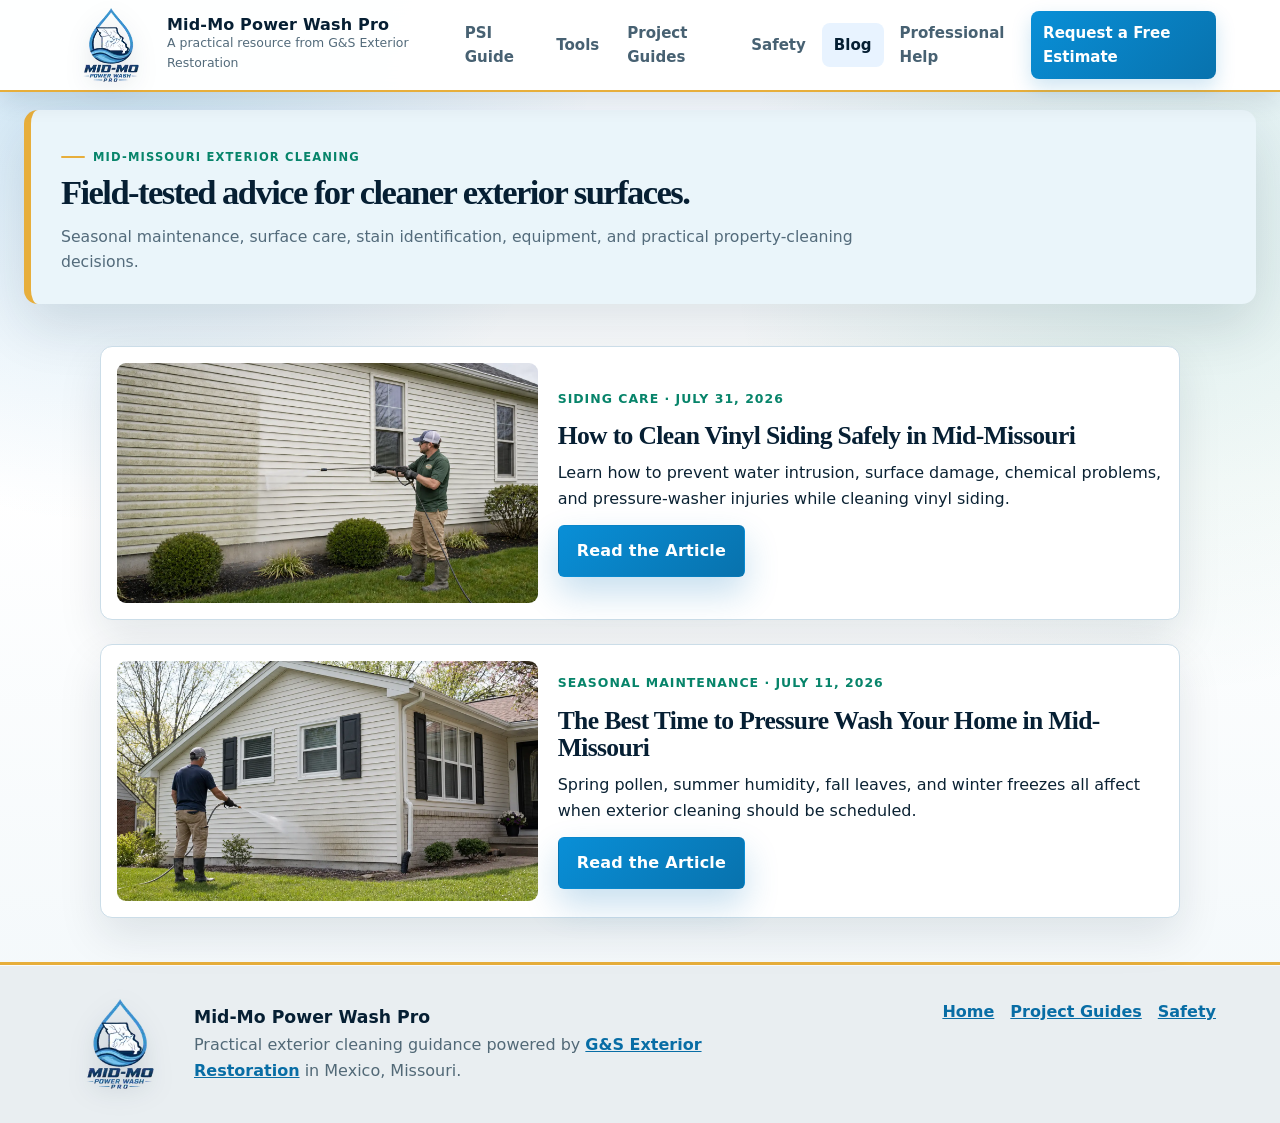
==== commit 8ec452a3: "Use header icon as site favicon" ====
--- a/blog.html
+++ b/blog.html
@@ -3,6 +3,9 @@
 <head>
   <meta charset="utf-8">
   <meta name="viewport" content="width=device-width,initial-scale=1">
+  <link rel="icon" href="/assets/favicon.png" type="image/png">
+  <link rel="shortcut icon" href="/favicon.ico">
+  <link rel="apple-touch-icon" href="/assets/apple-touch-icon.png">
   <title>Mid-Missouri Exterior Cleaning Blog | Mid-Mo Power Wash Pro</title>
   <meta name="description" content="Mid-Missouri exterior cleaning articles covering seasonal house washing, siding care, concrete cleaning, stains, equipment, and property maintenance.">
   <link rel="canonical" href="https://midmopowerwash.com/blog.html">
--- a/assets/premium.css
+++ b/assets/premium.css
@@ -41,8 +41,16 @@
 @media(max-width:640px){.site-header{min-height:70px}.site-header .brand-logo,.site-header .brand-mark{width:72px!important;height:56px!important}.site-nav{top:70px}.site-footer>div{grid-template-columns:86px minmax(0,1fr);column-gap:14px}.site-footer .brand-logo{width:86px!important;height:70px!important}}
 
 /* Blog */
-.blog-hero h1{max-width:760px;font-size:clamp(1.85rem,3.4vw,3rem);line-height:1.08}.blog-list{display:grid;gap:24px}.blog-feature{display:grid;grid-template-columns:minmax(0,.9fr) minmax(0,1.1fr);gap:28px;align-items:center;padding:22px;border:1px solid var(--line);border-radius:12px;background:#fff;box-shadow:0 18px 44px rgba(6,31,51,.1)}.blog-feature img{display:block;width:100%;aspect-ratio:16/9;border-radius:9px;object-fit:cover}.blog-meta{color:var(--green);font-size:.78rem;font-weight:900;letter-spacing:.08em;text-transform:uppercase}.article-shell{width:min(920px,calc(100% - 40px));margin:0 auto;padding:42px 0 68px}.article-hero{width:min(1320px,calc(100% - 48px));margin:24px auto 0}.article-hero img{display:block;width:100%;max-height:620px;border-radius:14px;object-fit:cover;box-shadow:var(--shadow)}.article-header{margin-bottom:30px}.article-header h1{font-size:clamp(2.5rem,5vw,4.8rem)}.article-byline{color:var(--muted)}.article-body{font-size:1.06rem}.article-body h2{margin-top:42px}.article-body h3{margin-top:28px}.article-body li{margin:7px 0}.article-image{margin:36px 0}.article-image img{display:block;width:100%;border-radius:10px}.article-image figcaption{margin-top:9px;color:var(--muted);font-size:.86rem}.article-cta{margin-top:44px;padding:28px;border-left:6px solid var(--gold);border-radius:10px;color:#fff;background:linear-gradient(120deg,var(--navy),#0a5279)}.article-cta h2{margin-top:0;color:#fff}.article-cta a{color:#fff}
-@media(max-width:780px){.blog-hero h1{font-size:clamp(1.75rem,7vw,2.35rem)}.blog-feature{grid-template-columns:1fr}.article-shell{width:calc(100% - 30px)}.article-hero{width:calc(100% - 28px)}}
+.page-hero.compact.blog-hero{min-height:0;margin-top:18px;margin-bottom:14px;padding:clamp(20px,2.5vw,30px)}.page-hero.compact.blog-hero h1{max-width:760px;margin-bottom:12px;font-size:clamp(1.7rem,2.7vw,2.4rem);line-height:1.08}.blog-hero .section-kicker{margin-bottom:8px;font-size:.72rem}.blog-hero p{max-width:820px;margin-bottom:0;font-size:.98rem}.blog-list{display:grid;gap:24px}.blog-feature{display:grid;grid-template-columns:minmax(0,.9fr) minmax(0,1.1fr);gap:28px;align-items:center;padding:22px;border:1px solid var(--line);border-radius:12px;background:#fff;box-shadow:0 18px 44px rgba(6,31,51,.1)}.blog-feature img{display:block;width:100%;aspect-ratio:16/9;border-radius:9px;object-fit:cover}.blog-meta{color:var(--green);font-size:.78rem;font-weight:900;letter-spacing:.08em;text-transform:uppercase}.article-shell{width:min(920px,calc(100% - 40px));margin:0 auto;padding:42px 0 68px}.article-hero{width:min(1320px,calc(100% - 48px));margin:24px auto 0}.article-hero img{display:block;width:100%;max-height:620px;border-radius:14px;object-fit:cover;box-shadow:var(--shadow)}.article-header{margin-bottom:30px}.article-header h1{font-size:clamp(2.5rem,5vw,4.8rem)}.article-byline{color:var(--muted)}.article-body{font-size:1.06rem}.article-body h2{margin-top:42px}.article-body h3{margin-top:28px}.article-body li{margin:7px 0}.article-image{margin:36px 0}.article-image img{display:block;width:100%;border-radius:10px}.article-image figcaption{margin-top:9px;color:var(--muted);font-size:.86rem}.article-cta{margin-top:44px;padding:28px;border-left:6px solid var(--gold);border-radius:10px;color:#fff;background:linear-gradient(120deg,var(--navy),#0a5279)}.article-cta h2{margin-top:0;color:#fff}.article-cta a{color:#fff}
+@media(max-width:780px){.page-hero.compact.blog-hero{padding:20px 18px}.page-hero.compact.blog-hero h1{font-size:clamp(1.55rem,6.2vw,2rem)}.blog-feature{grid-template-columns:1fr}.article-shell{width:calc(100% - 30px)}.article-hero{width:calc(100% - 28px)}}
+
+/* Compact blog cards */
+.content-band.blog-list{width:min(1080px,calc(100% - 48px));padding:28px 0 44px}.blog-list .blog-feature{grid-template-columns:minmax(280px,.82fr) minmax(0,1.18fr);gap:20px;padding:16px}.blog-list .blog-feature img{max-height:240px}.blog-list .blog-feature h2{margin-bottom:10px;font-size:clamp(1.3rem,2vw,1.75rem)}.blog-list .blog-feature p{margin-bottom:14px}.blog-list .blog-meta{margin-bottom:8px}
+@media(max-width:780px){.content-band.blog-list{width:calc(100% - 28px);padding:22px 0 38px}.blog-list .blog-feature{grid-template-columns:1fr;gap:16px;padding:14px}.blog-list .blog-feature img{max-height:210px}.blog-list .blog-feature h2{font-size:1.35rem}}
+
+/* Unified compact sub-page heroes */
+.page-hero.compact{min-height:0;margin-top:18px;margin-bottom:14px;padding:clamp(20px,2.5vw,30px);background-image:none;background-attachment:scroll}.page-hero.compact:has(>div){padding:clamp(8px,1vw,12px)}.page-hero.compact>div{padding:clamp(12px,1.5vw,18px);background:linear-gradient(180deg,rgba(255,255,255,.93),rgba(255,255,255,.89))}.page-hero.compact h1{max-width:760px;margin-bottom:12px;font-size:clamp(1.7rem,2.7vw,2.4rem);line-height:1.08}.page-hero.compact .section-kicker{margin-bottom:8px;font-size:.72rem}.page-hero.compact p{max-width:820px;margin-bottom:0;font-size:.98rem}.page-hero.compact .hero-actions{margin-top:14px}
+@media(max-width:780px){.page-hero.compact{padding:20px 18px}.page-hero.compact:has(>div){padding:8px}.page-hero.compact>div{padding:12px}.page-hero.compact h1{font-size:clamp(1.55rem,6.2vw,2rem)}}
 
 /* Light footer for stronger logo contrast */
 .site-footer{color:#526977;background:#e9eef1;border-top:3px solid var(--gold);box-shadow:inset 0 1px 0 rgba(255,255,255,.8)}.site-footer strong{color:var(--navy)}.site-footer p{color:#526977}.site-footer a{color:#086da5}.site-footer a:hover{color:var(--navy)}.site-footer .brand-logo{filter:drop-shadow(0 6px 12px rgba(6,31,51,.13))!important}
